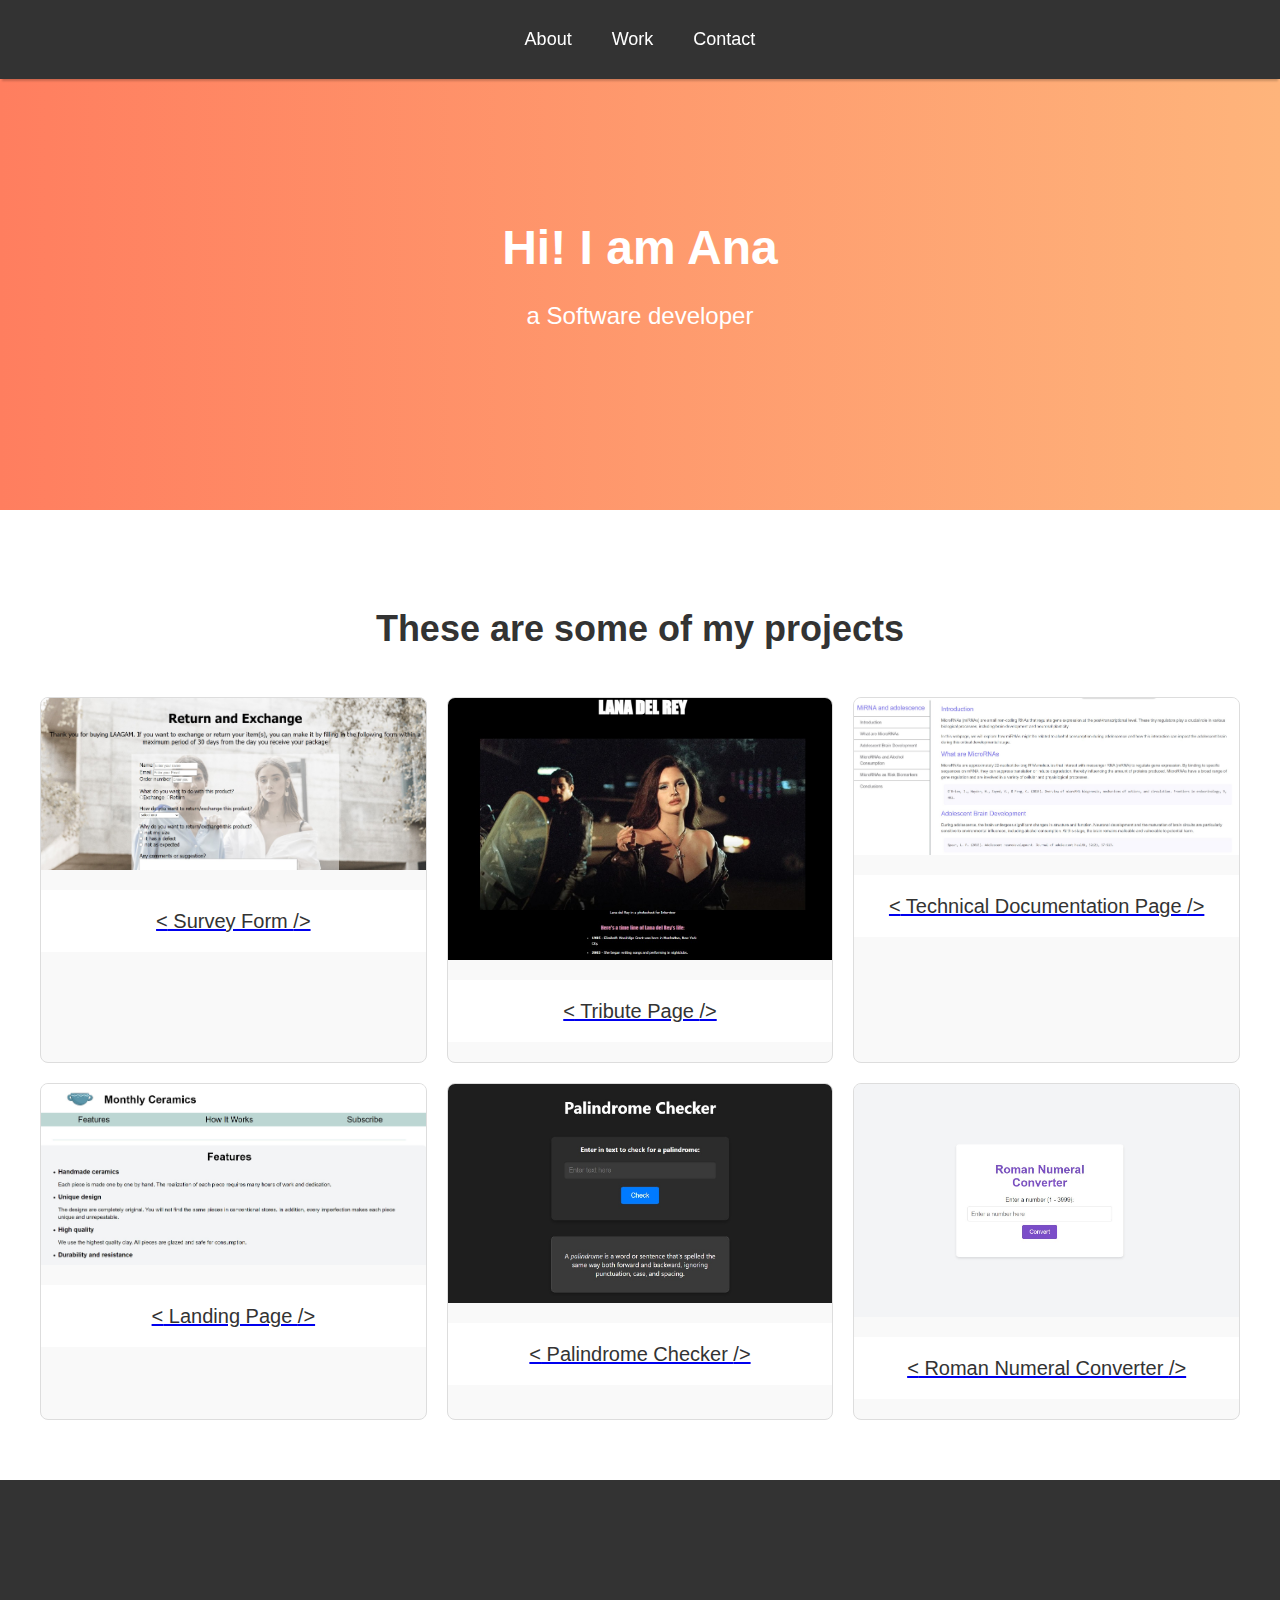
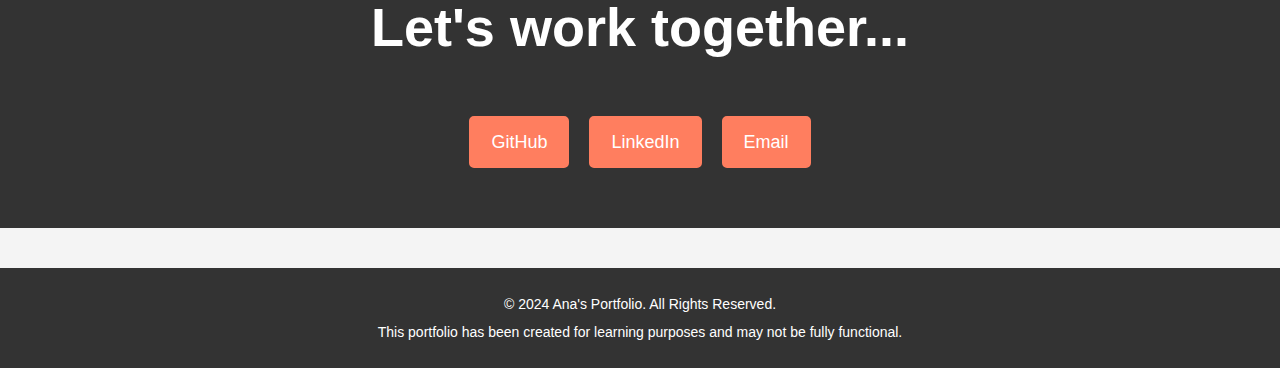
==== index.html @ 228b36c8 "new project: roman numeral converter" ====
<!DOCTYPE html>
<html lang="en">
    <head>
        <meta charset="UTF-8"/>
        <title>Portfolio</title>
        <link href="styles.css" rel="stylesheet"/>
    </head>
    <body>
         <!-- START NAV -->
    <nav id="navbar" class="nav">
        <ul class="nav-list">
            <a href="#welcome-section">About</a>
            <a href="#projects">Work</a>
            <a href="#contact">Contact</a>
        </ul>
      </nav>
  
    <!-- END NAV -->
  
    <!-- START WELCOME SECTION -->
      <section id="welcome-section" class="welcome-section">
        <h1>Hi! I am Ana</h1>
        <p>a Software developer</p>
      </section>
    <!-- END WELCOME SECTION -->

<!-- START PROJECTS SECTION -->
<section id="projects" class="projects-section">
  <h2 class="projects-section-header">These are some of my projects</h2>
  <div class="projects-grid">
      <!-- first project -->
      <a href="projects/SurveyForm/SurveyForm-LAAGAM.html" target="_blank" class="project project-tile">
          <img class="project-image" src="images/SurveyForm.jpg" alt="Survey Form Project"/>
          <p class="project-title">
              <span class="code">&lt;</span>
              Survey Form
              <span class="code">&#47;&gt;</span>
          </p>
      </a>

      <!-- second project -->
      <a href="projects/TributePage/build-a-tribute-page.html" target="_blank" class="project project-tile">
          <img class="project-image" src="images/TributePage.jpg" alt="Tribute Page Project"/>
          <p class="project-title">
              <span class="code">&lt;</span>
              Tribute Page
              <span class="code">&#47;&gt;</span>
          </p>
      </a>

      <!-- third project -->
      <a href="projects/TechnicalDocumentation/build-a-technical-documentation-page.html" target="_blank" class="project project-tile">
          <img class="project-image" src="images/TechnicalDocumentation.jpg" alt="Technical Documentation Page Project"/>
          <p class="project-title">
              <span class="code">&lt;</span>
              Technical Documentation Page
              <span class="code">&#47;&gt;</span>
          </p>
      </a>

      <!-- forth project -->
      <a href="projects/landingPage/build-a-product-landing-page.html" target="_blank" class="project project-tile">
          <img class="project-image" src="images/LandingPage.jpg" alt="Landing Page Project"/>
          <p class="project-title">
              <span class="code">&lt;</span>
              Landing Page
              <span class="code">&#47;&gt;</span>
          </p>
      </a>

      <!-- fifth project -->
      <a href="projects\palindromeChecker\index.html" target="_blank" class="project project-tile">
        <img class="project-image" src="images/palindromeChecker.jpg" alt="Palindrome checker Project"/>
        <p class="project-title">
            <span class="code">&lt;</span>
            Palindrome Checker
            <span class="code">&#47;&gt;</span>
        </p>
    </a>

    <a href="projects\romanNumeralConverter\index.html" target="_blank" class="project project-tile">
      <img class="project-image" src="images/romanNumeralConverter.jpg" alt="Roman Numeral Converter Project"/>
      <p class="project-title">
          <span class="code">&lt;</span>
          Roman Numeral Converter
          <span class="code">&#47;&gt;</span>
      </p>
  </a>



  </div>
</section>
<!-- END PROJECTS SECTION -->

      <!-- START CONTACT SECTION -->

    <section id="contact" class="contact-section">
      <div class="contact-section-header">
        <h2>Let's work together...</h2>
      </div>
      <div class="contact-links">
        <a
          id="profile-link"
          href="https://github.com/anazeuqzav"
          target="_blank"
          class="btn contact-details"
          ><i class="fab fa-github"></i> GitHub
          </a
        >

        <a href="http://www.linkedin.com/in/ana-vázquez-de-ágredos" class="btn contact-details">
          <i class="fas fa-at"></i> LinkedIn</a
        >
        <a href="anazeuqzav@gmail.com" class="btn contact-details"
          ><i class="fas fa-mobile-alt"></i> Email</a
        >
      </div>
    </section>

    <!-- END CONTACT SECTION -->
    <!-- START FOOTER -->
    <footer class="footer">
      <p>&copy; 2024 Ana's Portfolio. All Rights Reserved.</p>
      <p>This portfolio has been created for learning purposes and may not be fully functional.</p>
  </footer>
  <!-- END FOOTER -->
  

    </body>
</html>
---- styles.css ----
/* General Styles */
body {
    font-family: 'Arial', sans-serif;
    line-height: 1.6;
    margin: 0;
    padding: 0;
    background-color: #f4f4f4;
    color: #333;
}

/* Navbar Styles */
.nav {
    background-color: #333;
    color: #fff;
    padding: 10px 0;
    position: fixed;
    width: 100%;
    top: 0;
    left: 0;
    z-index: 1000;
    box-shadow: 0 4px 2px -2px rgba(0, 0, 0, 0.2);
}

.nav-list {
    display: flex;
    justify-content: center;
    list-style: none;
    margin: 0;
    padding: 0;
}

.nav-list a {
    color: #fff;
    text-decoration: none;
    padding: 15px 20px;
    font-size: 18px;
    transition: background-color 0.3s ease-in-out;
}

.nav-list a:hover {
    background-color: #575757;
    border-radius: 5px;
}

/* Welcome Section Styles */
.welcome-section {
    display: flex;
    flex-direction: column;
    align-items: center;
    justify-content: center;
    height: 50vh;
    padding-top: 60px; /* To account for fixed navbar */
    background: linear-gradient(to right, #ff7e5f, #feb47b);
    color: #fff;
    text-align: center;
}

.welcome-section h1 {
    font-size: 48px;
    margin: 0;
}

.welcome-section p {
    font-size: 24px;
    margin-top: 10px;
}

/* Projects Section Styles */
.projects-section {
    padding: 60px 20px;
    background-color: #fff;
    text-align: center;
}

.projects-section-header {
    font-size: 36px;
    margin-bottom: 40px;
    color: #333;
}

.projects-grid {
    display: grid;
    grid-template-columns: repeat(auto-fit, minmax(300px, 1fr));
    gap: 20px;
    margin: 0 auto;
    max-width: 1200px;
}

.project-tile {
    background-color: #f9f9f9;
    border: 1px solid #ddd;
    border-radius: 8px;
    overflow: hidden;
    transition: transform 0.3s ease-in-out, box-shadow 0.3s ease-in-out;
}

.project-tile:hover {
    transform: scale(1.05);
    box-shadow: 0 6px 15px rgba(0, 0, 0, 0.1);
}

.project-image {
    width: 100%;
    height: auto;
    display: block;
}

.project-title {
    font-size: 20px;
    padding: 15px;
    color: #333;
    background-color: #fff;
}

/* Contact Section Styles */
.contact-section {
    padding: 60px 20px;
    background-color: #333;
    color: #fff;
    text-align: center;
}

.contact-section-header {
    font-size: 36px;
    margin-bottom: 20px;
    color: #fff;
}

.contact-links {
    display: flex;
    justify-content: center;
    flex-wrap: wrap;
    gap: 20px;
}

.contact-details {
    color: #fff;
    background-color: #ff7e5f;
    border: 2px solid #ff7e5f;
    border-radius: 5px;
    padding: 10px 20px;
    text-decoration: none;
    font-size: 18px;
    transition: background-color 0.3s ease-in-out, color 0.3s ease-in-out;
}

.contact-details:hover {
    background-color: #fff;
    color: #ff7e5f;
}

/* Responsive Design */
@media (max-width: 768px) {
    .nav-list a {
        font-size: 20px;
        padding: 10px 15px;
    }

    .welcome-section h1 {
        font-size: 40px;
    }

    .welcome-section p {
        font-size: 22px;
    }

    .projects-section-header {
        font-size: 32px;
    }

    .contact-section-header {
        font-size: 28px;
    }
}

/* Footer Styles */
.footer {
    background-color: #333;
    color: #fff;
    text-align: center;
    padding: 20px 0;
    margin-top: 40px;
}

.footer p {
    margin: 5px 0;
    font-size: 14px;
}

.footer a {
    color: #ff7e5f;
    text-decoration: none;
    font-weight: bold;
    margin: 0 5px;
    transition: color 0.3s ease;
}

.footer a:hover {
    color: #feb47b;
}
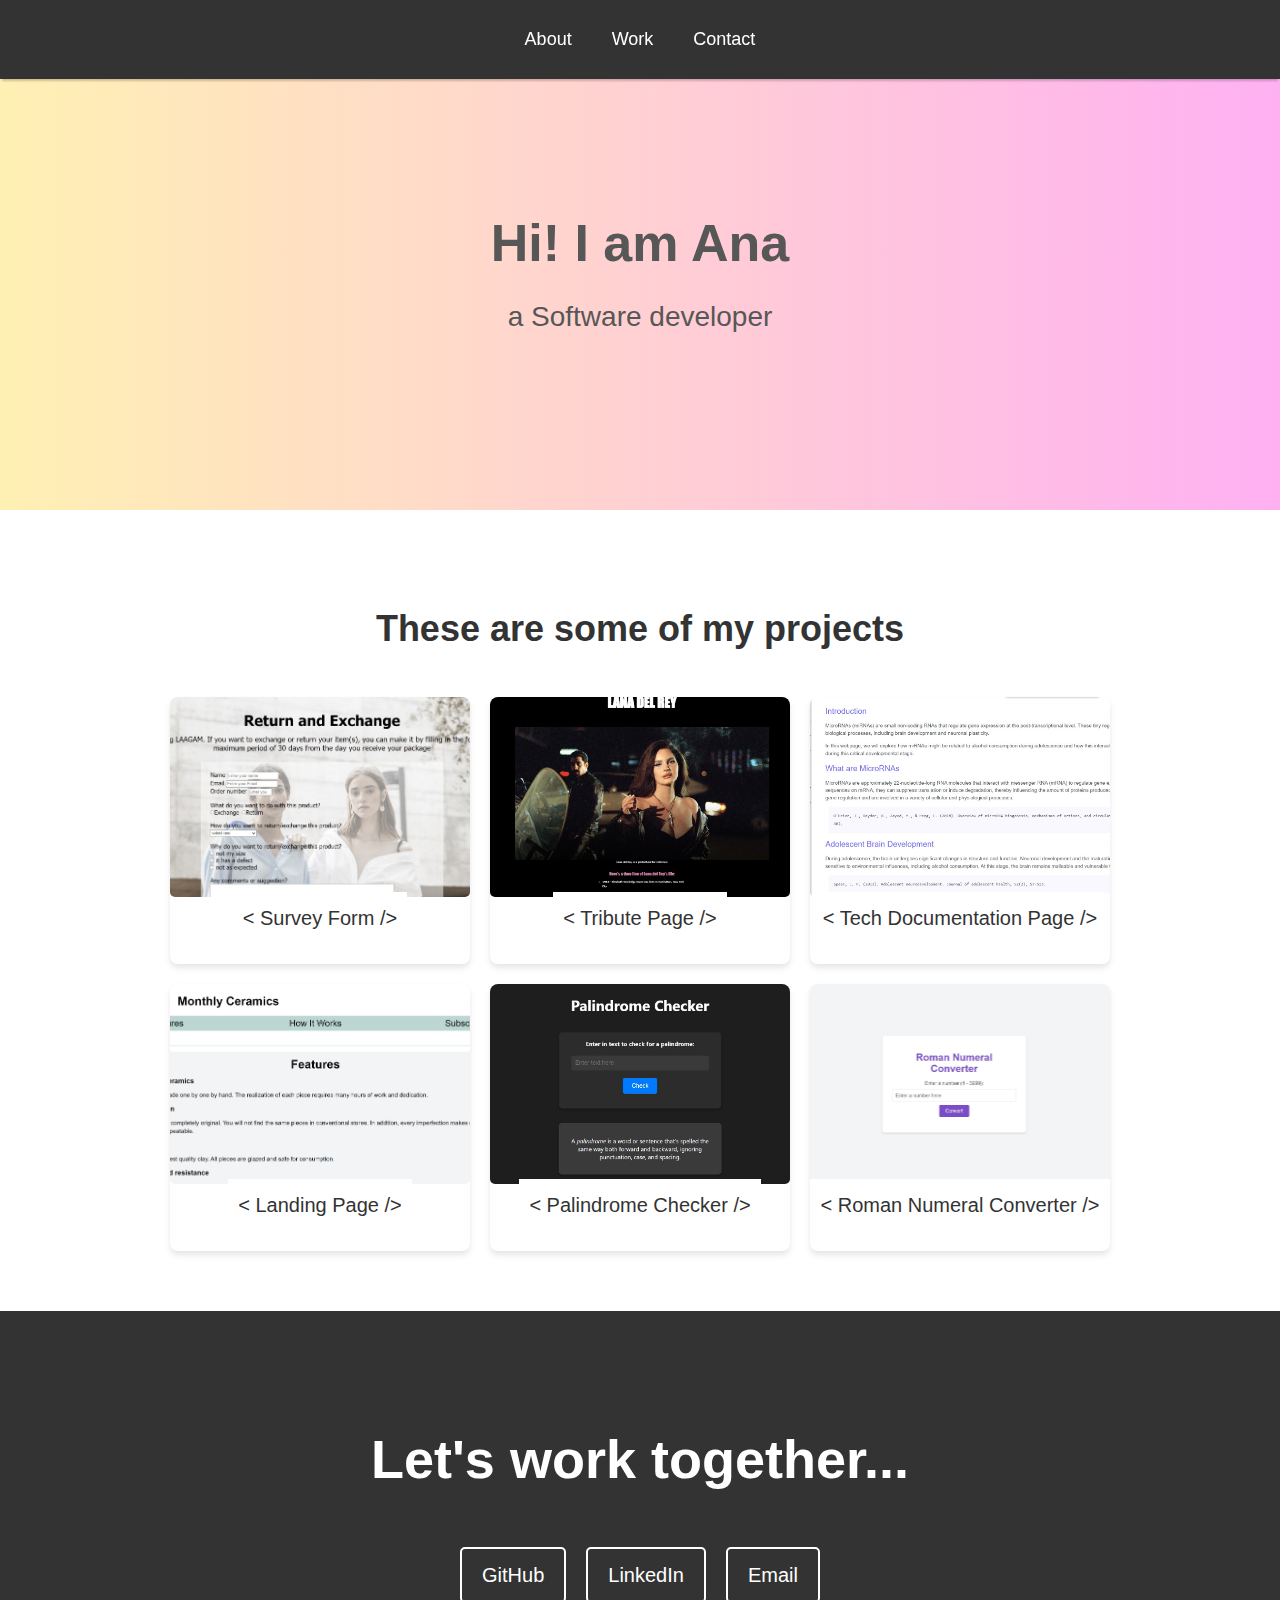
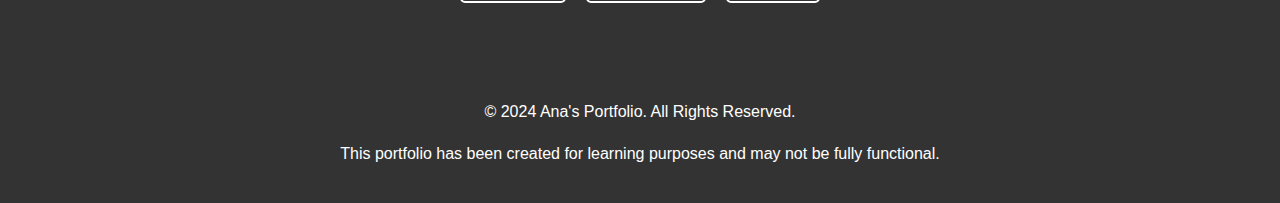
==== commit b0e1e474: "update" ====
--- a/index.html
+++ b/index.html
@@ -29,38 +29,37 @@
   <h2 class="projects-section-header">These are some of my projects</h2>
   <div class="projects-grid">
       <!-- first project -->
-      <a href="projects/SurveyForm/SurveyForm-LAAGAM.html" target="_blank" class="project project-tile">
-          <img class="project-image" src="images/SurveyForm.jpg" alt="Survey Form Project"/>
-          <p class="project-title">
-              <span class="code">&lt;</span>
-              Survey Form
-              <span class="code">&#47;&gt;</span>
-          </p>
-      </a>
-
-      <!-- second project -->
-      <a href="projects/TributePage/build-a-tribute-page.html" target="_blank" class="project project-tile">
-          <img class="project-image" src="images/TributePage.jpg" alt="Tribute Page Project"/>
-          <p class="project-title">
-              <span class="code">&lt;</span>
-              Tribute Page
-              <span class="code">&#47;&gt;</span>
-          </p>
-      </a>
+      <div class="projects-grid">
+        <!-- Primer proyecto -->
+        <a href="projects/SurveyForm/SurveyForm-LAAGAM.html" target="_blank" class="project project-tile">
+          <img class="project-thumbnail" src="images/SurveyForm.jpg" alt="Survey Form Project" />
+          <div class="project-title">
+            <span class="code">&lt;</span> Survey Form <span class="code">&#47;&gt;</span>
+          </div>
+        </a>
+      
+        <!-- Segundo proyecto -->
+        <a href="projects/TributePage/build-a-tribute-page.html" target="_blank" class="project project-tile">
+          <img class="project-thumbnail" src="images/TributePage.jpg" alt="Tribute Page Project" />
+          <div class="project-title">
+            <span class="code">&lt;</span> Tribute Page <span class="code">&#47;&gt;</span>
+          </div>
+        </a>
+      
 
       <!-- third project -->
       <a href="projects/TechnicalDocumentation/build-a-technical-documentation-page.html" target="_blank" class="project project-tile">
-          <img class="project-image" src="images/TechnicalDocumentation.jpg" alt="Technical Documentation Page Project"/>
+          <img class="project-thumbnail" src="images/TechnicalDocumentation.jpg" alt="Tech Documentation Page Project"/>
           <p class="project-title">
               <span class="code">&lt;</span>
-              Technical Documentation Page
+              Tech Documentation Page
               <span class="code">&#47;&gt;</span>
           </p>
       </a>
 
       <!-- forth project -->
       <a href="projects/landingPage/build-a-product-landing-page.html" target="_blank" class="project project-tile">
-          <img class="project-image" src="images/LandingPage.jpg" alt="Landing Page Project"/>
+          <img class="project-thumbnail"  src="images/LandingPage.jpg" alt="Landing Page Project"/>
           <p class="project-title">
               <span class="code">&lt;</span>
               Landing Page
@@ -70,7 +69,7 @@
 
       <!-- fifth project -->
       <a href="projects\palindromeChecker\index.html" target="_blank" class="project project-tile">
-        <img class="project-image" src="images/palindromeChecker.jpg" alt="Palindrome checker Project"/>
+        <img class="project-thumbnail" src="images/palindromeChecker.jpg" alt="Palindrome checker Project"/>
         <p class="project-title">
             <span class="code">&lt;</span>
             Palindrome Checker
@@ -79,7 +78,7 @@
     </a>
 
     <a href="projects\romanNumeralConverter\index.html" target="_blank" class="project project-tile">
-      <img class="project-image" src="images/romanNumeralConverter.jpg" alt="Roman Numeral Converter Project"/>
+      <img class="project-thumbnail" src="images/romanNumeralConverter.jpg" alt="Roman Numeral Converter Project"/>
       <p class="project-title">
           <span class="code">&lt;</span>
           Roman Numeral Converter
--- a/styles.css
+++ b/styles.css
@@ -50,18 +50,18 @@
     justify-content: center;
     height: 50vh;
     padding-top: 60px; /* To account for fixed navbar */
-    background: linear-gradient(to right, #ff7e5f, #feb47b);
-    color: #fff;
+    background: linear-gradient(to right, #FFF0B3, #FFB0F2);
+    color: #575757;
     text-align: center;
 }
 
 .welcome-section h1 {
-    font-size: 48px;
+    font-size: 52px;
     margin: 0;
 }
 
 .welcome-section p {
-    font-size: 24px;
+    font-size: 28px;
     margin-top: 10px;
 }
 
@@ -86,30 +86,47 @@
     max-width: 1200px;
 }
 
+/* Project Tile Styles */
 .project-tile {
-    background-color: #f9f9f9;
-    border: 1px solid #ddd;
+    text-decoration: none; /* Remove underline from links */
+    display: flex;
+    flex-direction: column;
+    align-items: center;
+    border: none;
     border-radius: 8px;
     overflow: hidden;
     transition: transform 0.3s ease-in-out, box-shadow 0.3s ease-in-out;
+    box-shadow: 0 4px 6px rgba(0, 0, 0, 0.1);
 }
 
 .project-tile:hover {
     transform: scale(1.05);
-    box-shadow: 0 6px 15px rgba(0, 0, 0, 0.1);
+    box-shadow: 0 8px 15px rgba(0, 0, 0, 0.2);
 }
 
-.project-image {
-    width: 100%;
-    height: auto;
-    display: block;
+.project-thumbnail {
+    width: 300px;
+    height: 200px;
+    object-fit: cover;
+    border-radius: 5px;
 }
 
+/* Project Title Styles */
 .project-title {
     font-size: 20px;
-    padding: 15px;
+    padding: 10px;
+    background-color: #fff;
     color: #333;
-    background-color: #fff;
+    text-align: center;
+    border-bottom-left-radius: 8px;
+    border-bottom-right-radius: 8px;
+    margin-top: -5px;
+    transition: background-color 0.3s ease, color 0.3s ease;
+}
+
+.project-tile:hover .project-title {
+    color: #f38895;
+    font-weight: bold;
 }
 
 /* Contact Section Styles */
@@ -135,42 +152,16 @@
 
 .contact-details {
     color: #fff;
-    background-color: #ff7e5f;
-    border: 2px solid #ff7e5f;
+    text-decoration: none;
+    font-size: 20px;
+    padding: 10px 20px;
+    border: 2px solid #fff;
     border-radius: 5px;
-    padding: 10px 20px;
-    text-decoration: none;
-    font-size: 18px;
-    transition: background-color 0.3s ease-in-out, color 0.3s ease-in-out;
+    transition: background-color 0.3s ease-in-out;
 }
 
 .contact-details:hover {
-    background-color: #fff;
-    color: #ff7e5f;
-}
-
-/* Responsive Design */
-@media (max-width: 768px) {
-    .nav-list a {
-        font-size: 20px;
-        padding: 10px 15px;
-    }
-
-    .welcome-section h1 {
-        font-size: 40px;
-    }
-
-    .welcome-section p {
-        font-size: 22px;
-    }
-
-    .projects-section-header {
-        font-size: 32px;
-    }
-
-    .contact-section-header {
-        font-size: 28px;
-    }
+    background-color: #575757;
 }
 
 /* Footer Styles */
@@ -178,24 +169,5 @@
     background-color: #333;
     color: #fff;
     text-align: center;
-    padding: 20px 0;
-    margin-top: 40px;
+    padding: 20px;
 }
-
-.footer p {
-    margin: 5px 0;
-    font-size: 14px;
-}
-
-.footer a {
-    color: #ff7e5f;
-    text-decoration: none;
-    font-weight: bold;
-    margin: 0 5px;
-    transition: color 0.3s ease;
-}
-
-.footer a:hover {
-    color: #feb47b;
-}
-
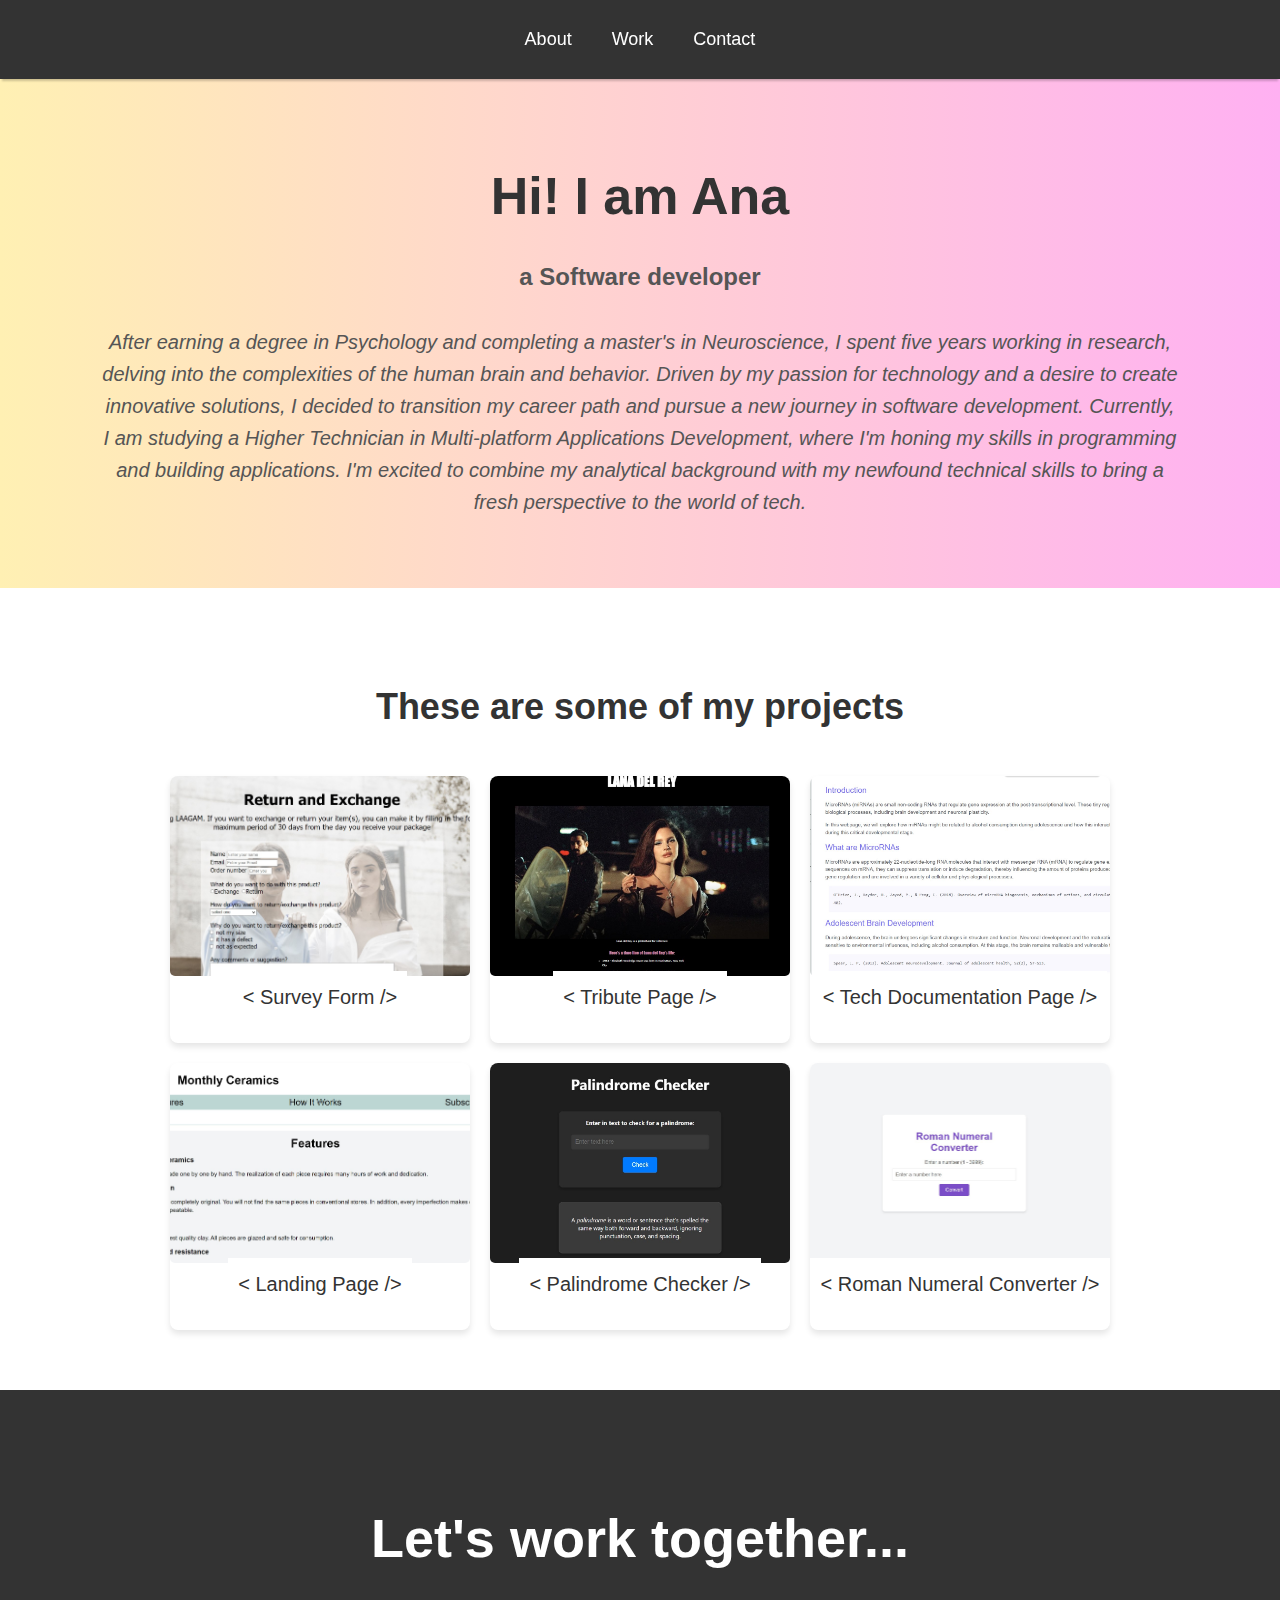
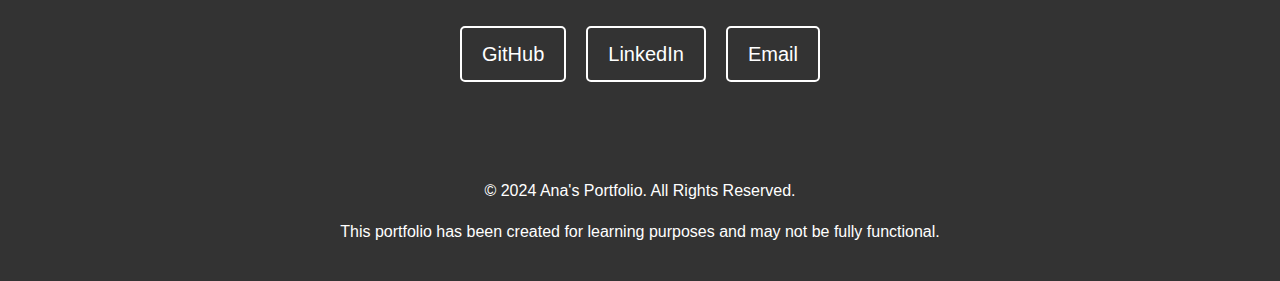
==== commit cf694890: "update" ====
--- a/index.html
+++ b/index.html
@@ -21,6 +21,9 @@
       <section id="welcome-section" class="welcome-section">
         <h1>Hi! I am Ana</h1>
         <p>a Software developer</p>
+        <p>After earning a degree in Psychology and completing a master's in Neuroscience, I spent five years working in research, delving into the complexities of the human brain and behavior.
+          Driven by my passion for technology and a desire to create innovative solutions, I decided to transition my career path and pursue a new journey in software development. Currently, I am studying a Higher Technician in Multi-platform Applications Development, where I'm honing my skills in programming and building applications.
+          I'm excited to combine my analytical background with my newfound technical skills to bring a fresh perspective to the world of tech. </p>
       </section>
     <!-- END WELCOME SECTION -->
 
--- a/styles.css
+++ b/styles.css
@@ -42,27 +42,45 @@
     border-radius: 5px;
 }
 
-/* Welcome Section Styles */
 .welcome-section {
     display: flex;
     flex-direction: column;
     align-items: center;
     justify-content: center;
-    height: 50vh;
-    padding-top: 60px; /* To account for fixed navbar */
+    padding: 60px 40px; /* Increased padding to provide some space around the content */
+    margin-top: 60px; /* To account for fixed navbar */
     background: linear-gradient(to right, #FFF0B3, #FFB0F2);
     color: #575757;
     text-align: center;
+    width: 100%; /* Full width of the page */
+    box-sizing: border-box; /* Include padding in the width calculation */
 }
 
 .welcome-section h1 {
     font-size: 52px;
-    margin: 0;
+    margin-bottom: 10px;
+    color: #333;
 }
 
 .welcome-section p {
-    font-size: 28px;
-    margin-top: 10px;
+    font-size: 18px;
+    line-height: 1.6;
+    margin: 10px 5%; /* Reduced margin to allow the text to spread wider */
+    color: #444;
+    max-width: 90%; /* Text width will occupy up to 90% of the section */
+}
+
+.welcome-section p:first-of-type {
+    font-size: 24px;
+    font-weight: bold;
+    color: #555;
+}
+
+.welcome-section p:last-of-type {
+    margin-top: 20px;
+    font-size: 20px;
+    font-style: italic;
+    color: #555;
 }
 
 /* Projects Section Styles */
@@ -171,3 +189,73 @@
     text-align: center;
     padding: 20px;
 }
+
+/* Responsive Design */
+
+/* Adjustments for small screens like mobile devices */
+@media (max-width: 768px) {
+    .nav-list {
+        flex-direction: column;
+        align-items: center;
+    }
+
+    .nav-list a {
+        padding: 10px 0;
+        font-size: 16px;
+    }
+
+    .welcome-section h1 {
+        font-size: 40px;
+    }
+
+    .welcome-section p {
+        font-size: 16px;
+        margin: 10px 3%;
+    }
+
+    .projects-section-header {
+        font-size: 28px;
+    }
+
+    .project-thumbnail {
+        width: 100%;
+        height: auto;
+    }
+
+    .contact-section-header {
+        font-size: 28px;
+    }
+
+    .contact-details {
+        font-size: 18px;
+        padding: 8px 16px;
+    }
+}
+
+/* Further adjustments for very small screens (like small mobile devices) */
+@media (max-width: 480px) {
+    .nav-list a {
+        font-size: 14px;
+    }
+
+    .welcome-section h1 {
+        font-size: 32px;
+    }
+
+    .welcome-section p {
+        font-size: 14px;
+    }
+
+    .projects-grid {
+        grid-template-columns: repeat(auto-fit, minmax(200px, 1fr));
+    }
+
+    .contact-details {
+        font-size: 16px;
+        padding: 6px 12px;
+    }
+
+    .footer {
+        padding: 15px;
+    }
+}
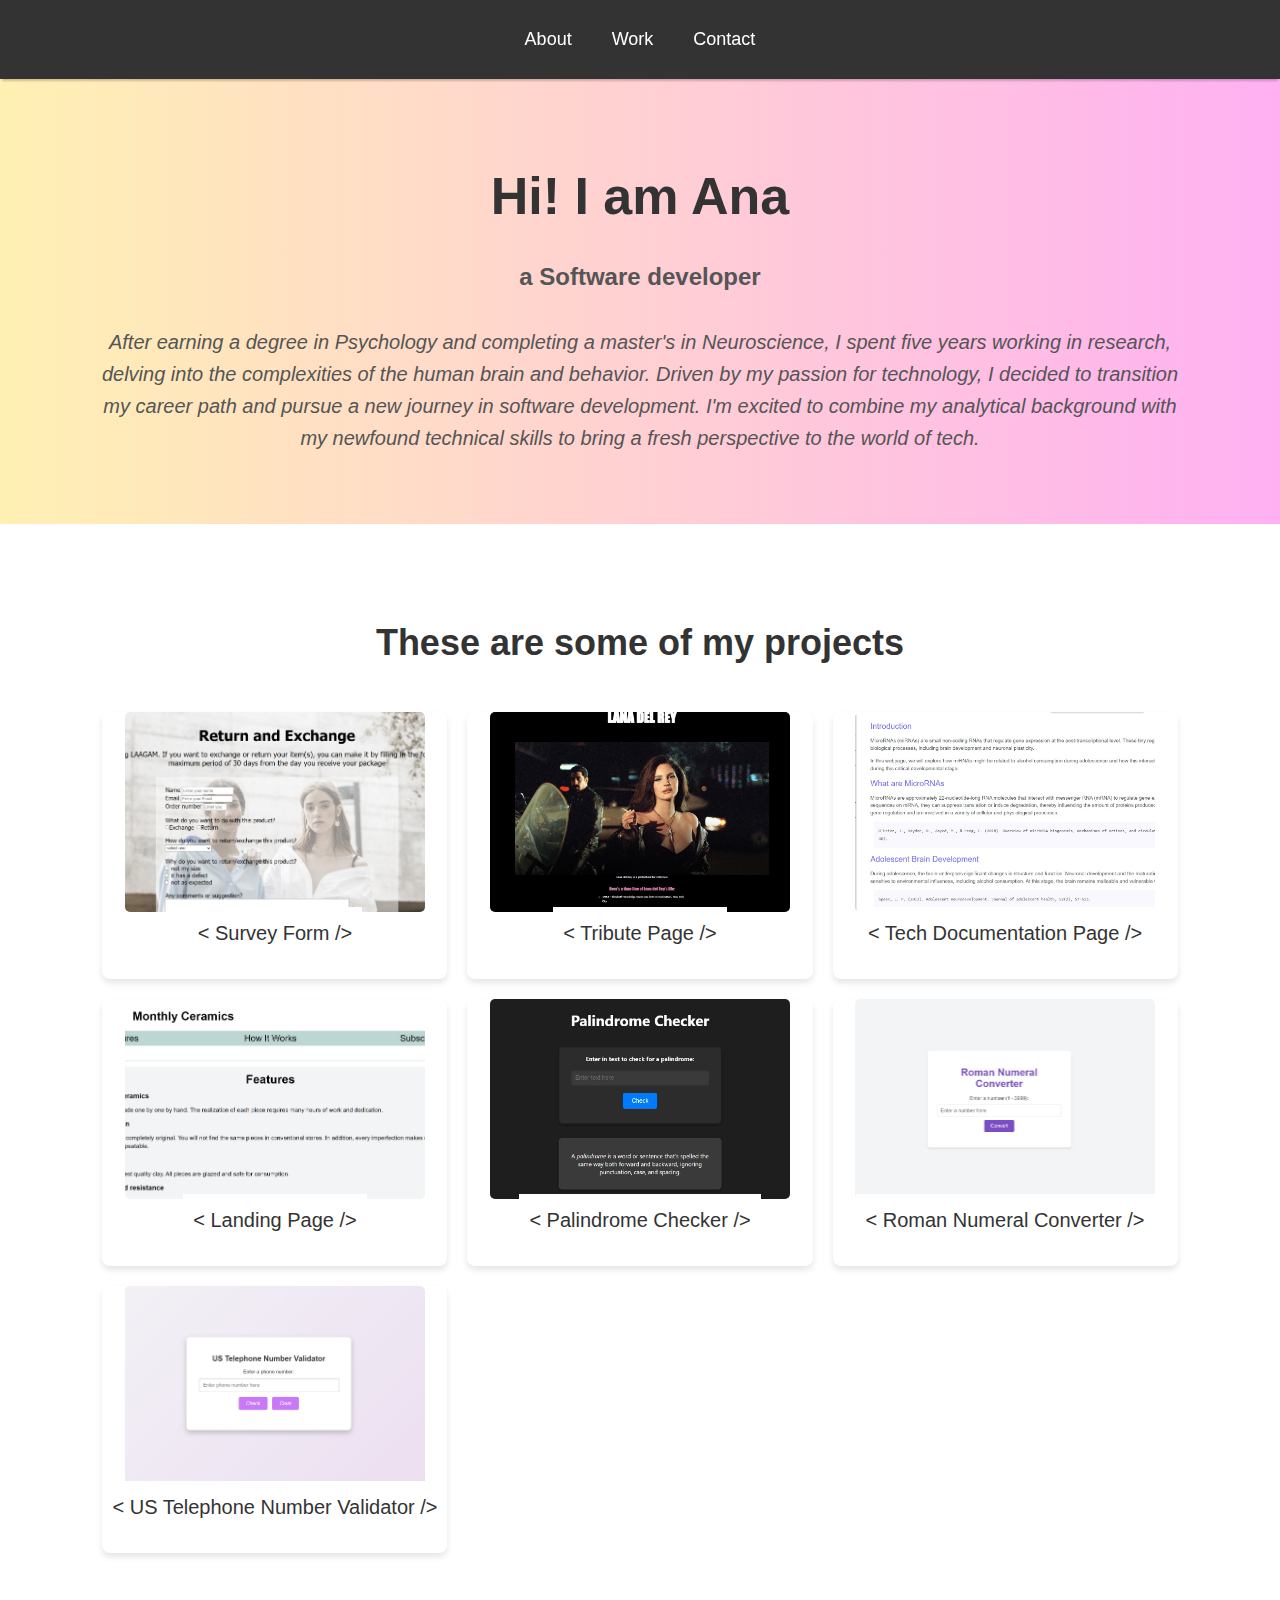
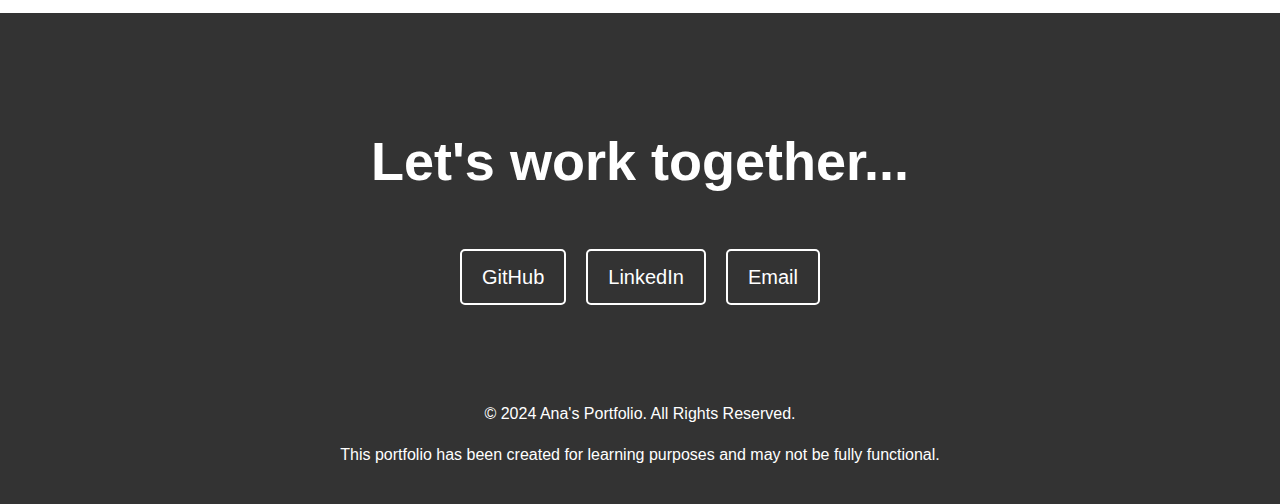
==== commit f57cb558: "telephone number validator project" ====
--- a/index.html
+++ b/index.html
@@ -1,133 +1,142 @@
 <!DOCTYPE html>
 <html lang="en">
-    <head>
-        <meta charset="UTF-8"/>
-        <title>Portfolio</title>
-        <link href="styles.css" rel="stylesheet"/>
-    </head>
-    <body>
-         <!-- START NAV -->
-    <nav id="navbar" class="nav">
-        <ul class="nav-list">
-            <a href="#welcome-section">About</a>
-            <a href="#projects">Work</a>
-            <a href="#contact">Contact</a>
-        </ul>
-      </nav>
-  
-    <!-- END NAV -->
-  
-    <!-- START WELCOME SECTION -->
-      <section id="welcome-section" class="welcome-section">
-        <h1>Hi! I am Ana</h1>
-        <p>a Software developer</p>
-        <p>After earning a degree in Psychology and completing a master's in Neuroscience, I spent five years working in research, delving into the complexities of the human brain and behavior.
-          Driven by my passion for technology and a desire to create innovative solutions, I decided to transition my career path and pursue a new journey in software development. Currently, I am studying a Higher Technician in Multi-platform Applications Development, where I'm honing my skills in programming and building applications.
-          I'm excited to combine my analytical background with my newfound technical skills to bring a fresh perspective to the world of tech. </p>
-      </section>
-    <!-- END WELCOME SECTION -->
 
-<!-- START PROJECTS SECTION -->
-<section id="projects" class="projects-section">
-  <h2 class="projects-section-header">These are some of my projects</h2>
-  <div class="projects-grid">
-      <!-- first project -->
+<head>
+  <meta charset="UTF-8" />
+  <title>Portfolio</title>
+  <link href="styles.css" rel="stylesheet" />
+</head>
+
+<body>
+  <!-- START NAV -->
+  <nav id="navbar" class="nav">
+    <ul class="nav-list">
+      <a href="#welcome-section">About</a>
+      <a href="#projects">Work</a>
+      <a href="#contact">Contact</a>
+    </ul>
+  </nav>
+
+  <!-- END NAV -->
+
+  <!-- START WELCOME SECTION -->
+  <section id="welcome-section" class="welcome-section">
+    <h1>Hi! I am Ana</h1>
+    <p>a Software developer</p>
+    <p>After earning a degree in Psychology and completing a master's in Neuroscience, I spent five years working in
+      research, delving into the complexities of the human brain and behavior.
+      Driven by my passion for technology, I decided to transition my career path and pursue a new journey in software
+      development.
+      I'm excited to combine my analytical background with my newfound technical skills to bring a fresh perspective to
+      the world of tech. </p>
+  </section>
+  <!-- END WELCOME SECTION -->
+
+  <!-- START PROJECTS SECTION -->
+  <section id="projects" class="projects-section">
+    <h2 class="projects-section-header">These are some of my projects</h2>
+    <div class="projects-grid">
+      
       <div class="projects-grid">
-        <!-- Primer proyecto -->
+        <!-- project -->
         <a href="projects/SurveyForm/SurveyForm-LAAGAM.html" target="_blank" class="project project-tile">
           <img class="project-thumbnail" src="images/SurveyForm.jpg" alt="Survey Form Project" />
           <div class="project-title">
             <span class="code">&lt;</span> Survey Form <span class="code">&#47;&gt;</span>
           </div>
         </a>
-      
-        <!-- Segundo proyecto -->
+
+        <!-- project -->
         <a href="projects/TributePage/build-a-tribute-page.html" target="_blank" class="project project-tile">
           <img class="project-thumbnail" src="images/TributePage.jpg" alt="Tribute Page Project" />
           <div class="project-title">
             <span class="code">&lt;</span> Tribute Page <span class="code">&#47;&gt;</span>
           </div>
         </a>
-      
 
-      <!-- third project -->
-      <a href="projects/TechnicalDocumentation/build-a-technical-documentation-page.html" target="_blank" class="project project-tile">
-          <img class="project-thumbnail" src="images/TechnicalDocumentation.jpg" alt="Tech Documentation Page Project"/>
+
+        <!-- project -->
+        <a href="projects/TechnicalDocumentation/build-a-technical-documentation-page.html" target="_blank"
+          class="project project-tile">
+          <img class="project-thumbnail" src="images/TechnicalDocumentation.jpg"
+            alt="Tech Documentation Page Project" />
           <p class="project-title">
-              <span class="code">&lt;</span>
-              Tech Documentation Page
-              <span class="code">&#47;&gt;</span>
+            <span class="code">&lt;</span>
+            Tech Documentation Page
+            <span class="code">&#47;&gt;</span>
           </p>
-      </a>
+        </a>
 
-      <!-- forth project -->
-      <a href="projects/landingPage/build-a-product-landing-page.html" target="_blank" class="project project-tile">
-          <img class="project-thumbnail"  src="images/LandingPage.jpg" alt="Landing Page Project"/>
+        <!-- project -->
+        <a href="projects/landingPage/build-a-product-landing-page.html" target="_blank" class="project project-tile">
+          <img class="project-thumbnail" src="images/LandingPage.jpg" alt="Landing Page Project" />
           <p class="project-title">
-              <span class="code">&lt;</span>
-              Landing Page
-              <span class="code">&#47;&gt;</span>
+            <span class="code">&lt;</span>
+            Landing Page
+            <span class="code">&#47;&gt;</span>
           </p>
-      </a>
+        </a>
 
-      <!-- fifth project -->
-      <a href="projects\palindromeChecker\index.html" target="_blank" class="project project-tile">
-        <img class="project-thumbnail" src="images/palindromeChecker.jpg" alt="Palindrome checker Project"/>
-        <p class="project-title">
+        <!-- project -->
+        <a href="projects\palindromeChecker\index.html" target="_blank" class="project project-tile">
+          <img class="project-thumbnail" src="images/palindromeChecker.jpg" alt="Palindrome checker Project" />
+          <p class="project-title">
             <span class="code">&lt;</span>
             Palindrome Checker
             <span class="code">&#47;&gt;</span>
-        </p>
-    </a>
-
-    <a href="projects\romanNumeralConverter\index.html" target="_blank" class="project project-tile">
-      <img class="project-thumbnail" src="images/romanNumeralConverter.jpg" alt="Roman Numeral Converter Project"/>
-      <p class="project-title">
-          <span class="code">&lt;</span>
-          Roman Numeral Converter
-          <span class="code">&#47;&gt;</span>
-      </p>
-  </a>
+          </p>
+        </a>
+        <!-- project -->
+        <a href="projects\romanNumeralConverter\index.html" target="_blank" class="project project-tile">
+          <img class="project-thumbnail" src="images/romanNumeralConverter.jpg" alt="Roman Numeral Converter Project" />
+          <p class="project-title">
+            <span class="code">&lt;</span>
+            Roman Numeral Converter
+            <span class="code">&#47;&gt;</span>
+          </p>
+        </a>
+        <!-- project -->
+        <a href="projects\telephoneNumberValidator\index.html" target="_blank" class="project project-tile">
+          <img class="project-thumbnail" src="images/telephoneNumberValidator.jpg" alt="Telephone Number Validator" />
+          <p class="project-title">
+            <span class="code">&lt;</span>
+            US Telephone Number Validator
+            <span class="code">&#47;&gt;</span>
+          </p>
+        </a>
 
 
 
-  </div>
-</section>
-<!-- END PROJECTS SECTION -->
+      </div>
+  </section>
+  <!-- END PROJECTS SECTION -->
 
-      <!-- START CONTACT SECTION -->
+  <!-- START CONTACT SECTION -->
 
-    <section id="contact" class="contact-section">
-      <div class="contact-section-header">
-        <h2>Let's work together...</h2>
-      </div>
-      <div class="contact-links">
-        <a
-          id="profile-link"
-          href="https://github.com/anazeuqzav"
-          target="_blank"
-          class="btn contact-details"
-          ><i class="fab fa-github"></i> GitHub
-          </a
-        >
+  <section id="contact" class="contact-section">
+    <div class="contact-section-header">
+      <h2>Let's work together...</h2>
+    </div>
+    <div class="contact-links">
+      <a id="profile-link" href="https://github.com/anazeuqzav" target="_blank" class="btn contact-details"><i
+          class="fab fa-github"></i> GitHub
+      </a>
 
-        <a href="http://www.linkedin.com/in/ana-vázquez-de-ágredos" class="btn contact-details">
-          <i class="fas fa-at"></i> LinkedIn</a
-        >
-        <a href="anazeuqzav@gmail.com" class="btn contact-details"
-          ><i class="fas fa-mobile-alt"></i> Email</a
-        >
-      </div>
-    </section>
+      <a href="http://www.linkedin.com/in/ana-vázquez-de-ágredos" class="btn contact-details">
+        <i class="fas fa-at"></i> LinkedIn</a>
+      <a href="anazeuqzav@gmail.com" class="btn contact-details"><i class="fas fa-mobile-alt"></i> Email</a>
+    </div>
+  </section>
 
-    <!-- END CONTACT SECTION -->
-    <!-- START FOOTER -->
-    <footer class="footer">
-      <p>&copy; 2024 Ana's Portfolio. All Rights Reserved.</p>
-      <p>This portfolio has been created for learning purposes and may not be fully functional.</p>
+  <!-- END CONTACT SECTION -->
+  <!-- START FOOTER -->
+  <footer class="footer">
+    <p>&copy; 2024 Ana's Portfolio. All Rights Reserved.</p>
+    <p>This portfolio has been created for learning purposes and may not be fully functional.</p>
   </footer>
   <!-- END FOOTER -->
-  
 
-    </body>
+
+</body>
+
 </html>--- a/styles.css
+++ b/styles.css
@@ -1,4 +1,3 @@
-/* General Styles */
 body {
     font-family: 'Arial', sans-serif;
     line-height: 1.6;
@@ -47,7 +46,7 @@
     flex-direction: column;
     align-items: center;
     justify-content: center;
-    padding: 60px 40px; /* Increased padding to provide some space around the content */
+    padding: 60px 40px;
     margin-top: 60px; /* To account for fixed navbar */
     background: linear-gradient(to right, #FFF0B3, #FFB0F2);
     color: #575757;
@@ -65,9 +64,9 @@
 .welcome-section p {
     font-size: 18px;
     line-height: 1.6;
-    margin: 10px 5%; /* Reduced margin to allow the text to spread wider */
+    margin: 10px 5%;
     color: #444;
-    max-width: 90%; /* Text width will occupy up to 90% of the section */
+    max-width: 90%;
 }
 
 .welcome-section p:first-of-type {
@@ -106,7 +105,7 @@
 
 /* Project Tile Styles */
 .project-tile {
-    text-decoration: none; /* Remove underline from links */
+    text-decoration: none;
     display: flex;
     flex-direction: column;
     align-items: center;
@@ -129,7 +128,6 @@
     border-radius: 5px;
 }
 
-/* Project Title Styles */
 .project-title {
     font-size: 20px;
     padding: 10px;
@@ -217,6 +215,10 @@
         font-size: 28px;
     }
 
+    .projects-grid {
+        grid-template-columns: 1fr; /* Display projects one below the other on small screens */
+    }
+
     .project-thumbnail {
         width: 100%;
         height: auto;
@@ -247,7 +249,7 @@
     }
 
     .projects-grid {
-        grid-template-columns: repeat(auto-fit, minmax(200px, 1fr));
+        grid-template-columns: 1fr; /* Continue showing projects in a single column */
     }
 
     .contact-details {
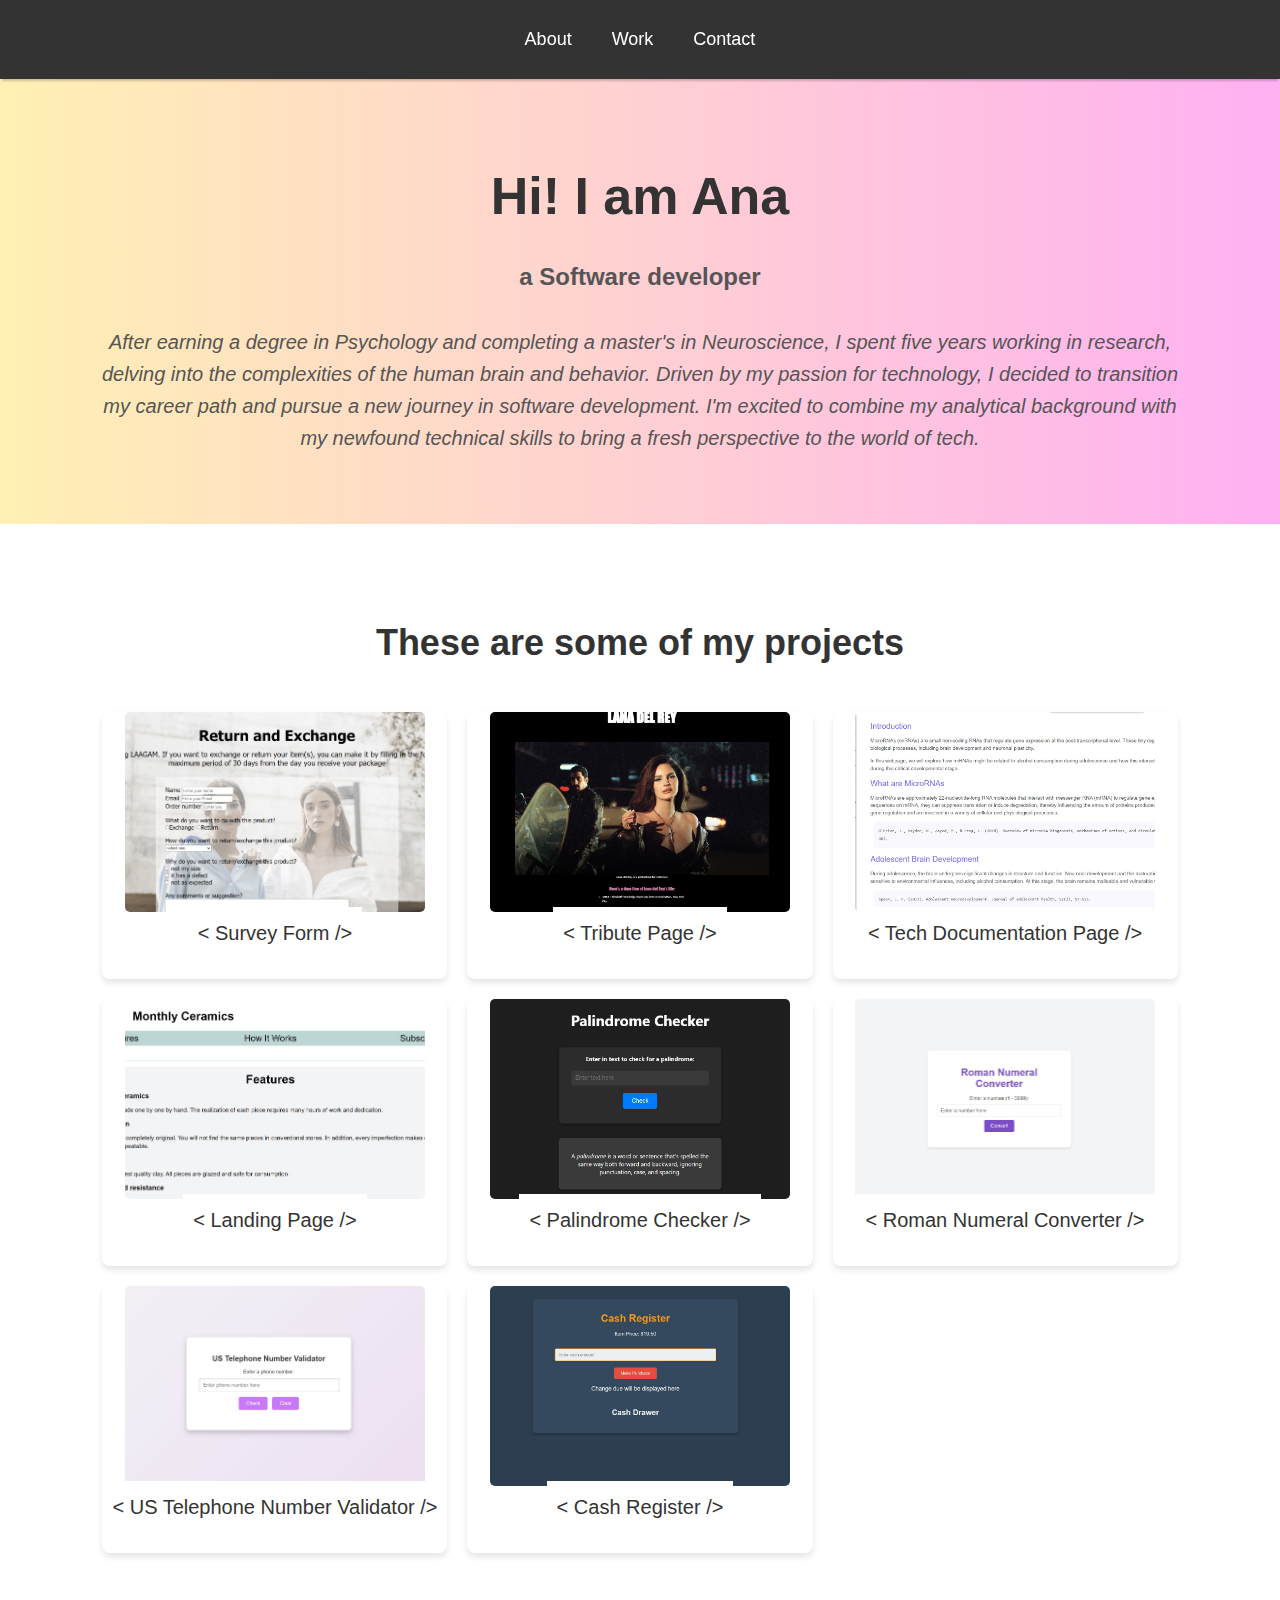
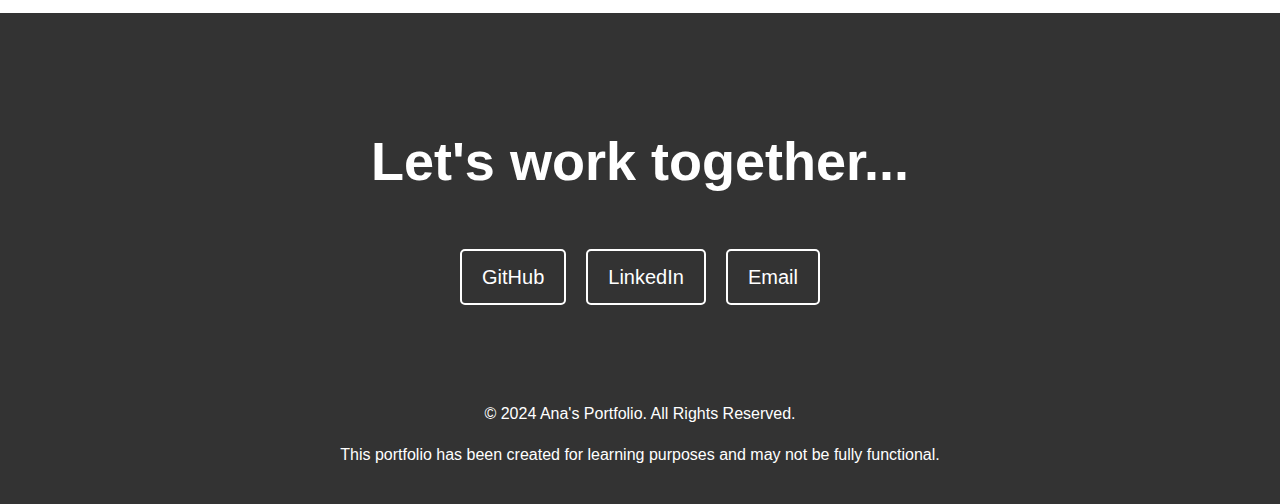
==== commit 69d2e374: "new project cash register" ====
--- a/index.html
+++ b/index.html
@@ -105,6 +105,16 @@
           </p>
         </a>
 
+        <!-- project -->
+        <a href="projects\cashRegister\index.html" target="_blank" class="project project-tile">
+          <img class="project-thumbnail" src="images/cashRegister.jpg" alt="Cash Register" />
+          <p class="project-title">
+            <span class="code">&lt;</span>
+            Cash Register
+            <span class="code">&#47;&gt;</span>
+          </p>
+        </a>
+
 
 
       </div>
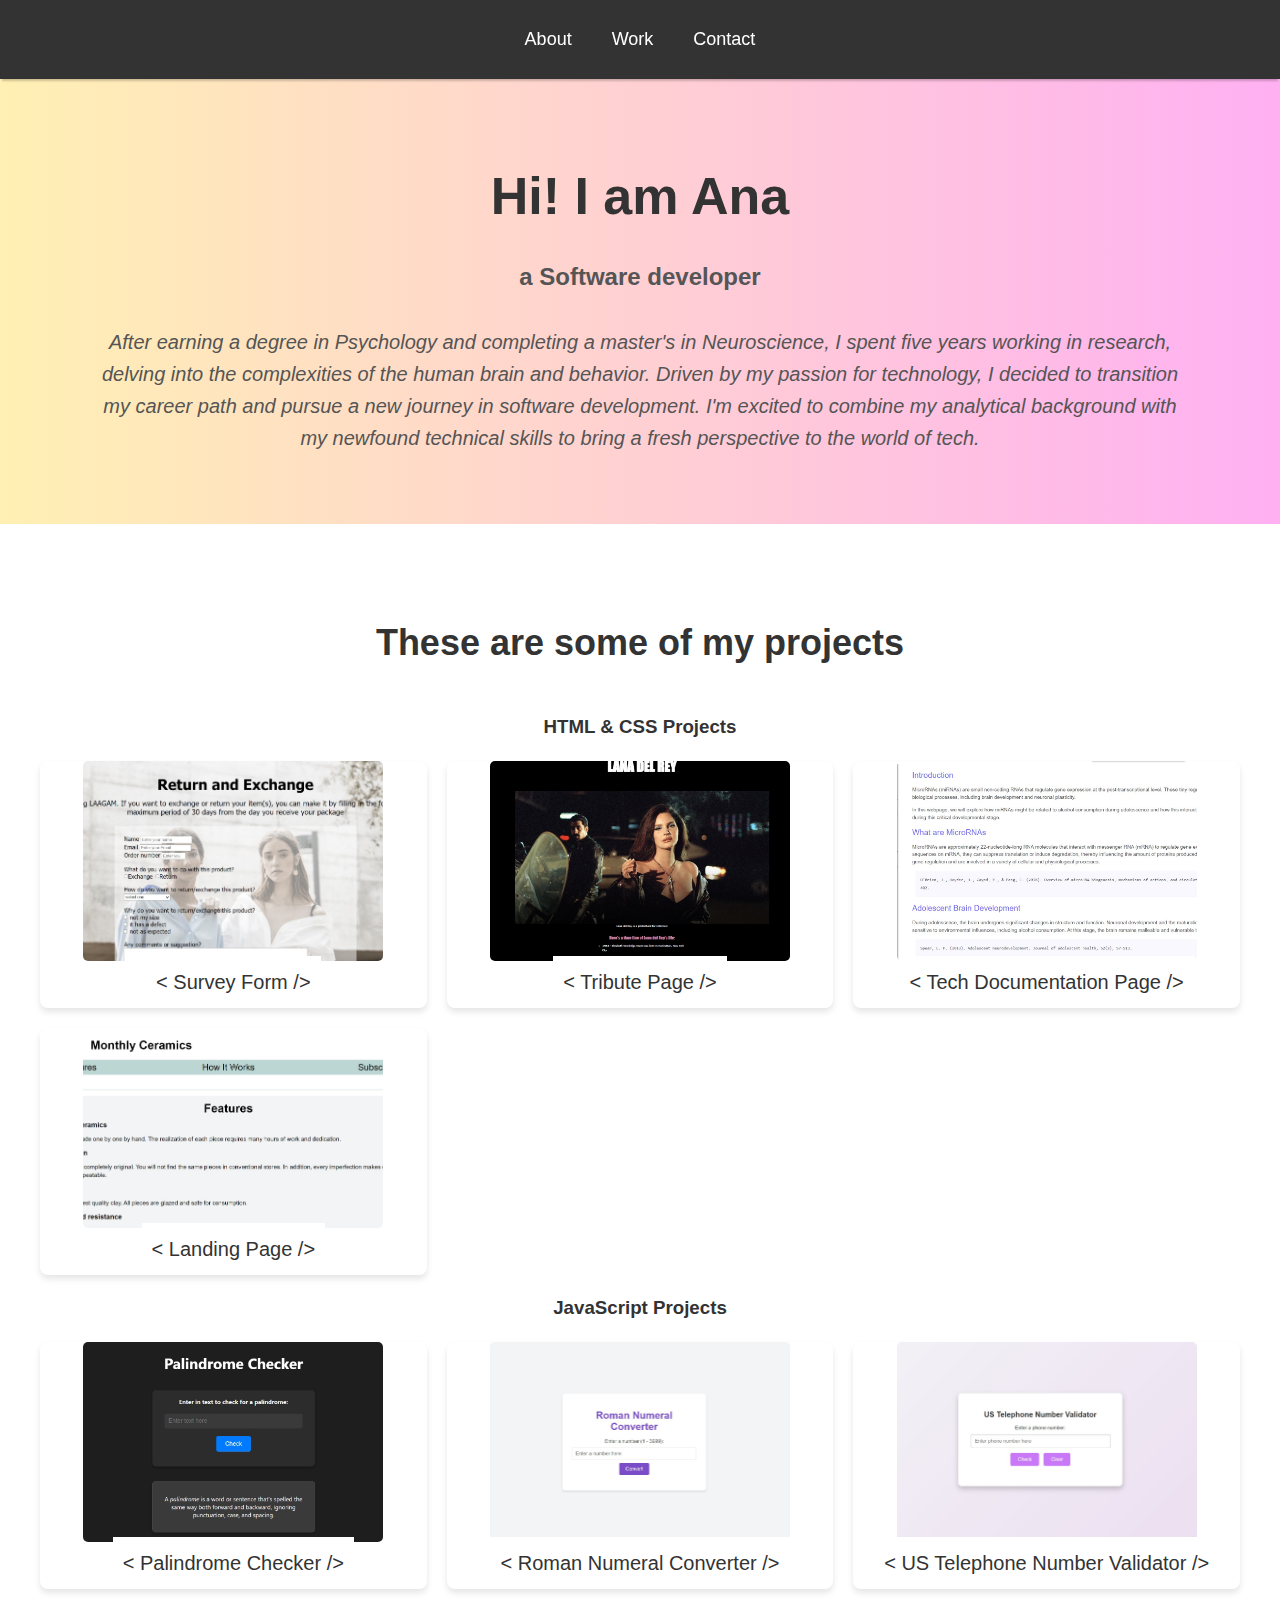
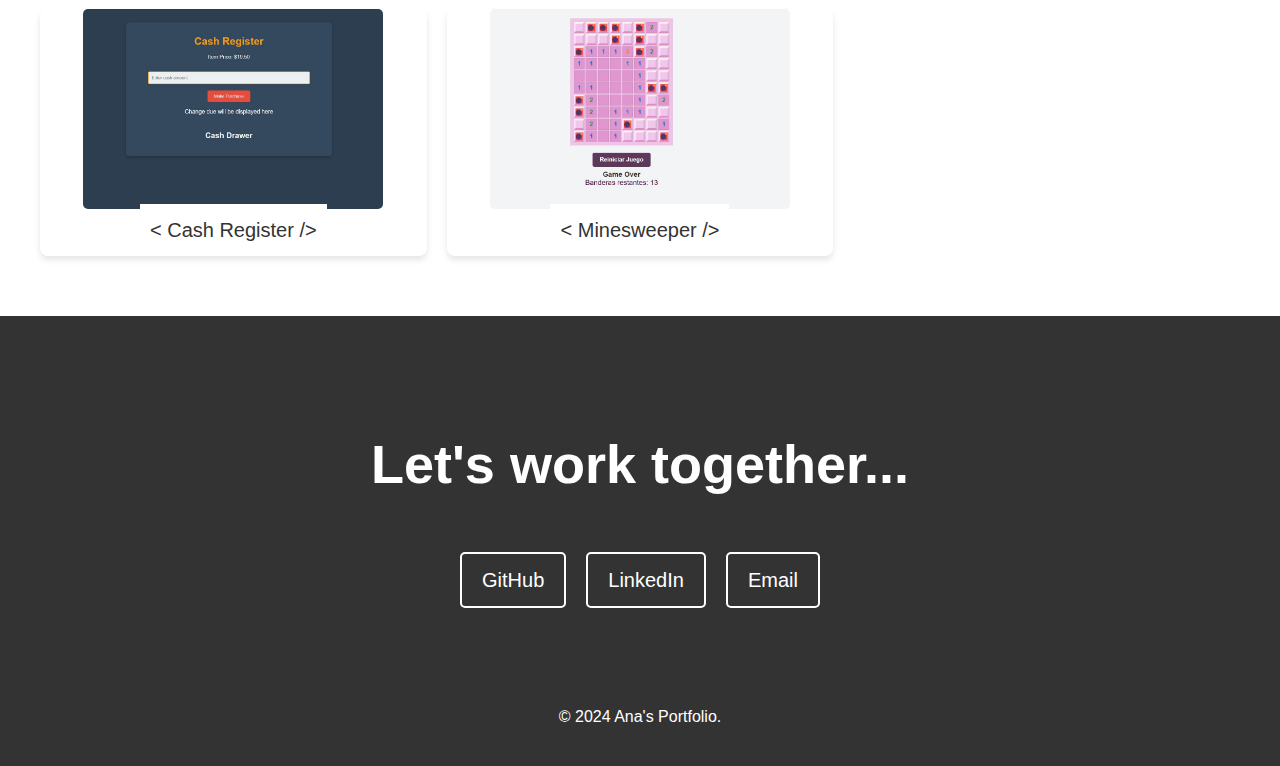
==== commit a21963d3: "responsive design" ====
--- a/index.html
+++ b/index.html
@@ -1,9 +1,9 @@
 <!DOCTYPE html>
 <html lang="en">
-
 <head>
   <meta charset="UTF-8" />
   <title>Portfolio</title>
+  <meta name="viewport" content="width=device-width, initial-scale=1.0">
   <link href="styles.css" rel="stylesheet" />
 </head>
 
@@ -32,92 +32,91 @@
   </section>
   <!-- END WELCOME SECTION -->
 
-  <!-- START PROJECTS SECTION -->
   <section id="projects" class="projects-section">
     <h2 class="projects-section-header">These are some of my projects</h2>
+  
+    <!-- START HTML & CSS PROJECTS -->
+    <h3 class="project-category">HTML & CSS Projects</h3>
     <div class="projects-grid">
-      
-      <div class="projects-grid">
-        <!-- project -->
-        <a href="projects/SurveyForm/SurveyForm-LAAGAM.html" target="_blank" class="project project-tile">
-          <img class="project-thumbnail" src="images/SurveyForm.jpg" alt="Survey Form Project" />
-          <div class="project-title">
-            <span class="code">&lt;</span> Survey Form <span class="code">&#47;&gt;</span>
-          </div>
-        </a>
-
-        <!-- project -->
-        <a href="projects/TributePage/build-a-tribute-page.html" target="_blank" class="project project-tile">
-          <img class="project-thumbnail" src="images/TributePage.jpg" alt="Tribute Page Project" />
-          <div class="project-title">
-            <span class="code">&lt;</span> Tribute Page <span class="code">&#47;&gt;</span>
-          </div>
-        </a>
-
-
-        <!-- project -->
-        <a href="projects/TechnicalDocumentation/build-a-technical-documentation-page.html" target="_blank"
-          class="project project-tile">
-          <img class="project-thumbnail" src="images/TechnicalDocumentation.jpg"
-            alt="Tech Documentation Page Project" />
-          <p class="project-title">
-            <span class="code">&lt;</span>
-            Tech Documentation Page
-            <span class="code">&#47;&gt;</span>
-          </p>
-        </a>
-
-        <!-- project -->
-        <a href="projects/landingPage/build-a-product-landing-page.html" target="_blank" class="project project-tile">
-          <img class="project-thumbnail" src="images/LandingPage.jpg" alt="Landing Page Project" />
-          <p class="project-title">
-            <span class="code">&lt;</span>
-            Landing Page
-            <span class="code">&#47;&gt;</span>
-          </p>
-        </a>
-
-        <!-- project -->
-        <a href="projects\palindromeChecker\index.html" target="_blank" class="project project-tile">
-          <img class="project-thumbnail" src="images/palindromeChecker.jpg" alt="Palindrome checker Project" />
-          <p class="project-title">
-            <span class="code">&lt;</span>
-            Palindrome Checker
-            <span class="code">&#47;&gt;</span>
-          </p>
-        </a>
-        <!-- project -->
-        <a href="projects\romanNumeralConverter\index.html" target="_blank" class="project project-tile">
-          <img class="project-thumbnail" src="images/romanNumeralConverter.jpg" alt="Roman Numeral Converter Project" />
-          <p class="project-title">
-            <span class="code">&lt;</span>
-            Roman Numeral Converter
-            <span class="code">&#47;&gt;</span>
-          </p>
-        </a>
-        <!-- project -->
-        <a href="projects\telephoneNumberValidator\index.html" target="_blank" class="project project-tile">
-          <img class="project-thumbnail" src="images/telephoneNumberValidator.jpg" alt="Telephone Number Validator" />
-          <p class="project-title">
-            <span class="code">&lt;</span>
-            US Telephone Number Validator
-            <span class="code">&#47;&gt;</span>
-          </p>
-        </a>
-
-        <!-- project -->
-        <a href="projects\cashRegister\index.html" target="_blank" class="project project-tile">
-          <img class="project-thumbnail" src="images/cashRegister.jpg" alt="Cash Register" />
-          <p class="project-title">
-            <span class="code">&lt;</span>
-            Cash Register
-            <span class="code">&#47;&gt;</span>
-          </p>
-        </a>
-
-
-
-      </div>
+      <!-- project -->
+      <a href="projects/SurveyForm/index.html" target="_blank" class="project project-tile">
+        <img class="project-thumbnail" src="images/SurveyForm.jpg" alt="Survey Form Project" />
+        <div class="project-title">
+          <span class="code">&lt;</span> Survey Form <span class="code">&#47;&gt;</span>
+        </div>
+      </a>
+  
+      <!-- project -->
+      <a href="projects/TributePage/index.html" target="_blank" class="project project-tile">
+        <img class="project-thumbnail" src="images/TributePage.jpg" alt="Tribute Page Project" />
+        <div class="project-title">
+          <span class="code">&lt;</span> Tribute Page <span class="code">&#47;&gt;</span>
+        </div>
+      </a>
+  
+      <!-- project -->
+      <a href="projects/TechnicalDocumentation/index.html" target="_blank"
+        class="project project-tile">
+        <img class="project-thumbnail" src="images/TechnicalDocumentation.jpg" alt="Tech Documentation Page Project" />
+        <div class="project-title">
+          <span class="code">&lt;</span> Tech Documentation Page <span class="code">&#47;&gt;</span>
+        </div>
+      </a>
+  
+      <!-- project -->
+      <a href="projects/landingPage/index.html" target="_blank" class="project project-tile">
+        <img class="project-thumbnail" src="images/LandingPage.jpg" alt="Landing Page Project" />
+        <div class="project-title">
+          <span class="code">&lt;</span> Landing Page <span class="code">&#47;&gt;</span>
+        </div>
+      </a>
+    </div>
+    <!-- END HTML & CSS PROJECTS -->
+  
+    <!-- START JAVASCRIPT PROJECTS -->
+    <h3 class="project-category">JavaScript Projects</h3>
+    <div class="projects-grid">
+      <!-- project -->
+      <a href="projects\palindromeChecker\index.html" target="_blank" class="project project-tile">
+        <img class="project-thumbnail" src="images/palindromeChecker.jpg" alt="Palindrome checker Project" />
+        <div class="project-title">
+          <span class="code">&lt;</span> Palindrome Checker <span class="code">&#47;&gt;</span>
+        </div>
+      </a>
+  
+      <!-- project -->
+      <a href="projects\romanNumeralConverter\index.html" target="_blank" class="project project-tile">
+        <img class="project-thumbnail" src="images/romanNumeralConverter.jpg" alt="Roman Numeral Converter Project" />
+        <div class="project-title">
+          <span class="code">&lt;</span> Roman Numeral Converter <span class="code">&#47;&gt;</span>
+        </div>
+      </a>
+  
+      <!-- project -->
+      <a href="projects\telephoneNumberValidator\index.html" target="_blank" class="project project-tile">
+        <img class="project-thumbnail" src="images/telephoneNumberValidator.jpg" alt="Telephone Number Validator" />
+        <div class="project-title">
+          <span class="code">&lt;</span> US Telephone Number Validator <span class="code">&#47;&gt;</span>
+        </div>
+      </a>
+  
+      <!-- project -->
+      <a href="projects\cashRegister\index.html" target="_blank" class="project project-tile">
+        <img class="project-thumbnail" src="images/cashRegister.jpg" alt="Cash Register" />
+        <div class="project-title">
+          <span class="code">&lt;</span> Cash Register <span class="code">&#47;&gt;</span>
+        </div>
+      </a>
+  
+      <!-- project -->
+      <a href="projects\minesweeper\index.html" target="_blank" class="project project-tile">
+        <img class="project-thumbnail" src="images/Minesweeper.jpg" alt="Minesweeper" />
+        <div class="project-title">
+          <span class="code">&lt;</span> Minesweeper <span class="code">&#47;&gt;</span>
+        </div>
+      </a>
+    </div>
+    <!-- END JAVASCRIPT PROJECTS -->
   </section>
   <!-- END PROJECTS SECTION -->
 
@@ -141,8 +140,7 @@
   <!-- END CONTACT SECTION -->
   <!-- START FOOTER -->
   <footer class="footer">
-    <p>&copy; 2024 Ana's Portfolio. All Rights Reserved.</p>
-    <p>This portfolio has been created for learning purposes and may not be fully functional.</p>
+    <p>&copy; 2024 Ana's Portfolio.</p>
   </footer>
   <!-- END FOOTER -->
 
--- a/styles.css
+++ b/styles.css
@@ -1,3 +1,4 @@
+/* General Styles */
 body {
     font-family: 'Arial', sans-serif;
     line-height: 1.6;
@@ -41,6 +42,7 @@
     border-radius: 5px;
 }
 
+/* Welcome Section Styles */
 .welcome-section {
     display: flex;
     flex-direction: column;
@@ -51,8 +53,8 @@
     background: linear-gradient(to right, #FFF0B3, #FFB0F2);
     color: #575757;
     text-align: center;
-    width: 100%; /* Full width of the page */
-    box-sizing: border-box; /* Include padding in the width calculation */
+    width: 100%;
+    box-sizing: border-box;
 }
 
 .welcome-section h1 {
@@ -145,6 +147,7 @@
     font-weight: bold;
 }
 
+
 /* Contact Section Styles */
 .contact-section {
     padding: 60px 20px;
@@ -188,76 +191,139 @@
     padding: 20px;
 }
 
-/* Responsive Design */
-
-/* Adjustments for small screens like mobile devices */
 @media (max-width: 768px) {
-    .nav-list {
-        flex-direction: column;
+    .projects-section-header{
+        font-size: 24px;
+        line-height: 1.4; 
+    }
+
+    .projects-grid {
+        grid-template-columns: 1fr;
+        gap: 20px; 
+    }
+
+    .project-thumbnail {
+        width: 100%; 
+        height: auto; 
+    }
+
+    .project-tile {
+        width: 100%; 
+    }
+    .welcome-section {
+        padding: 20px 10px; 
+    }
+
+    .welcome-section h1 {
+        font-size: 30px; 
+        margin-bottom: 5px;
+    }
+
+    .welcome-section p {
+        font-size: 12px; 
+        margin: 5px 2%;
+    }
+
+    .welcome-section p:first-of-type {
+        font-size: 16px;
+    }
+
+    .welcome-section p:last-of-type {
+        font-size: 14px;
+        margin-top: 10px;
+    }
+    .footer {
+        padding: 15px; 
+        font-size: 14px; 
+        line-height: 1.4; 
+    }
+
+    .contact-section {
+        padding: 40px 20px; 
         align-items: center;
     }
 
-    .nav-list a {
-        padding: 10px 0;
+    .contact-section-header {
+        font-size: 28px; 
+        margin-bottom: 15px;
+    }
+
+    .contact-links {
+        display: block; 
+        margin-top: 20px;
+    }
+
+    .contact-details {
+        display: block; 
+        width: 80%;
+        margin: 5px auto; 
         font-size: 16px;
+        padding: 10px;
+    }
+
+    .contact-details i {
+        margin-right: 8px; 
+    }
+
+}
+
+/* Teléfonos pequeños (pantallas <= 480px) */
+@media (max-width: 480px) {
+    .projects-grid {
+        grid-template-columns: 1fr; 
+        gap: 15px; 
+    }
+
+    .project-thumbnail {
+        width: 100%; 
+        height: auto; 
+    }
+
+    .project-tile {
+        width: 100%; 
+    }
+
+    .welcome-section {
+        padding: 20px 10px;
     }
 
     .welcome-section h1 {
-        font-size: 40px;
+        font-size: 34px; 
+        margin-bottom: 5px;
     }
 
     .welcome-section p {
+        font-size: 12px; 
+        margin: 5px 2%;
+    }
+
+    .welcome-section p:first-of-type {
         font-size: 16px;
-        margin: 10px 3%;
-    }
-
-    .projects-section-header {
-        font-size: 28px;
-    }
-
-    .projects-grid {
-        grid-template-columns: 1fr; /* Display projects one below the other on small screens */
-    }
-
-    .project-thumbnail {
-        width: 100%;
-        height: auto;
+    }
+
+    .welcome-section p:last-of-type {
+        font-size: 14px;
+        margin-top: 10px;
+    }
+
+    .footer {
+        padding: 10px; 
+        font-size: 12px; 
+        line-height: 1.3; 
+    }
+    .contact-section {
+        padding: 30px 15px; 
     }
 
     .contact-section-header {
-        font-size: 28px;
+        font-size: 24px;
     }
 
     .contact-details {
-        font-size: 18px;
-        padding: 8px 16px;
-    }
-}
-
-/* Further adjustments for very small screens (like small mobile devices) */
-@media (max-width: 480px) {
-    .nav-list a {
-        font-size: 14px;
-    }
-
-    .welcome-section h1 {
-        font-size: 32px;
-    }
-
-    .welcome-section p {
-        font-size: 14px;
-    }
-
-    .projects-grid {
-        grid-template-columns: 1fr; /* Continue showing projects in a single column */
-    }
-
-    .contact-details {
-        font-size: 16px;
-        padding: 6px 12px;
-    }
-
-    .footer {
-        padding: 15px;
-    }
-}
+        font-size: 14px; 
+        padding: 8px;
+        width: 80%;
+        margin: 5px auto;
+    }
+
+}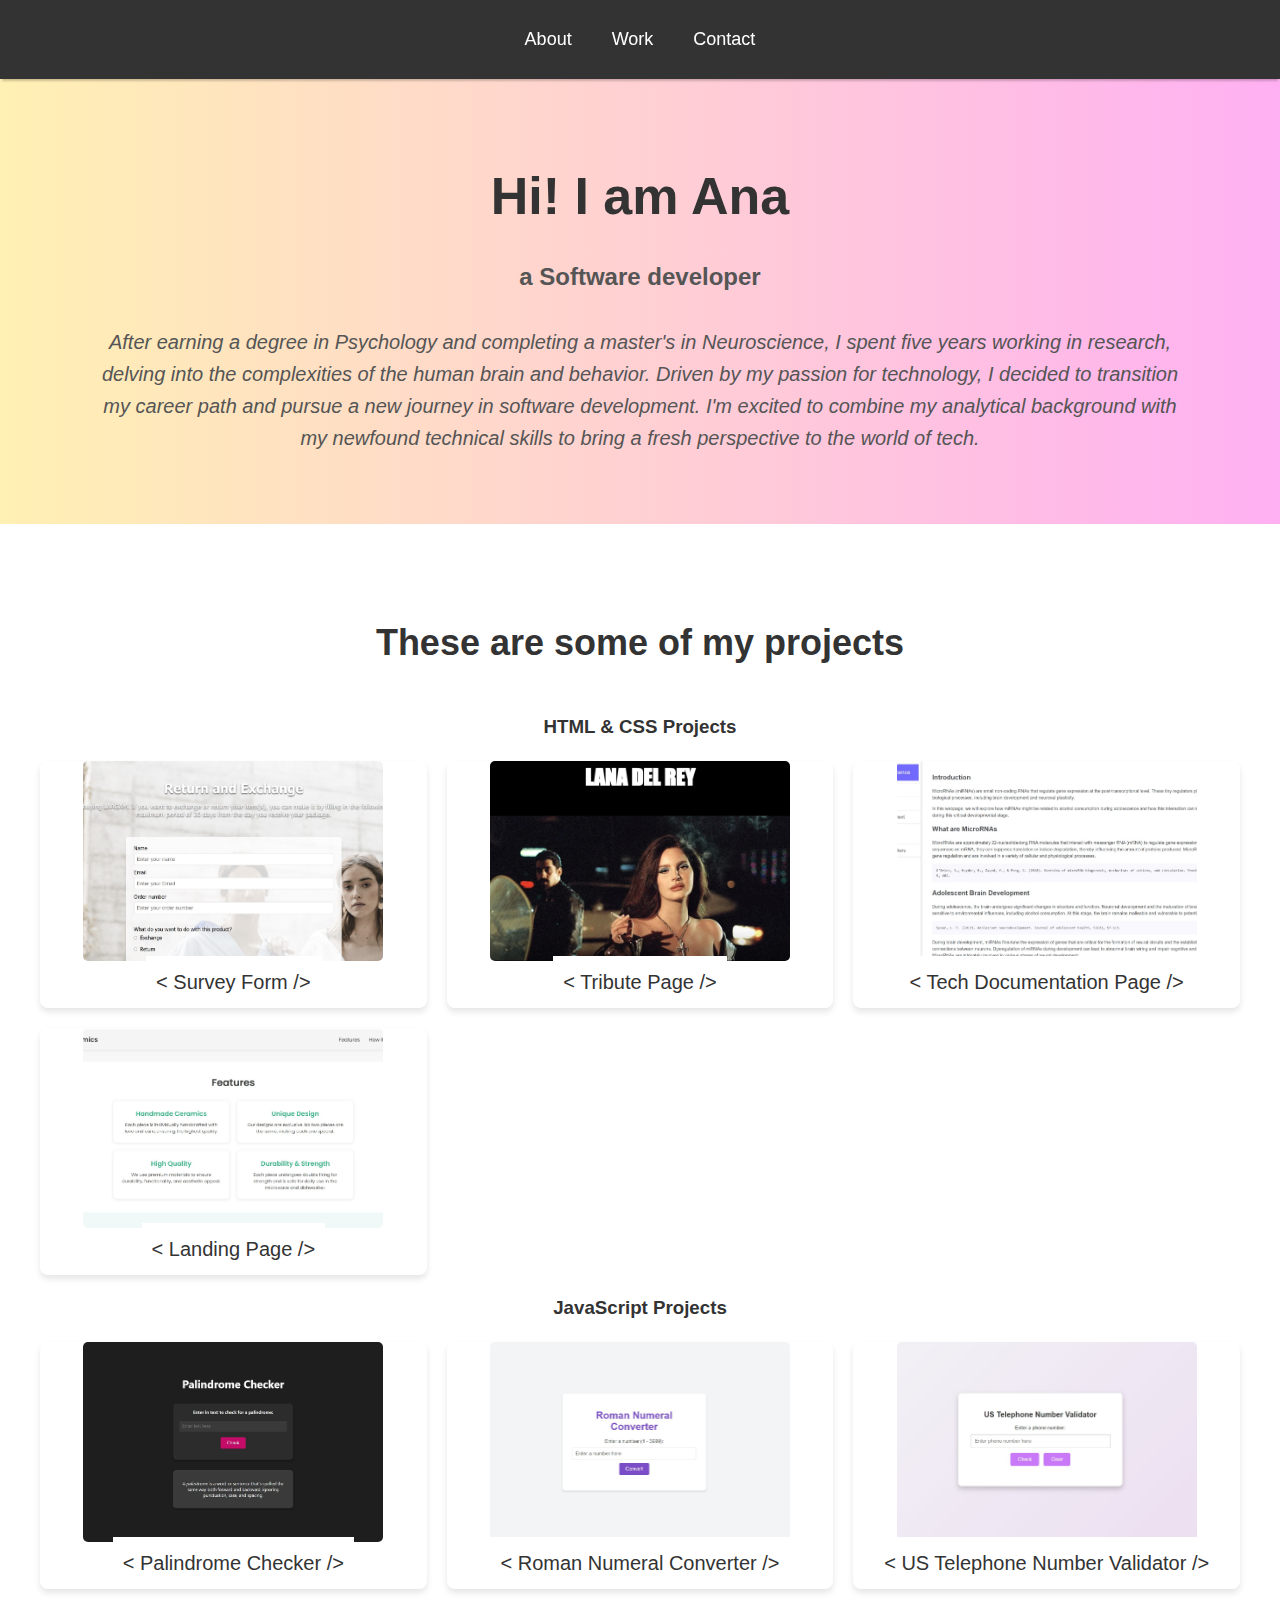
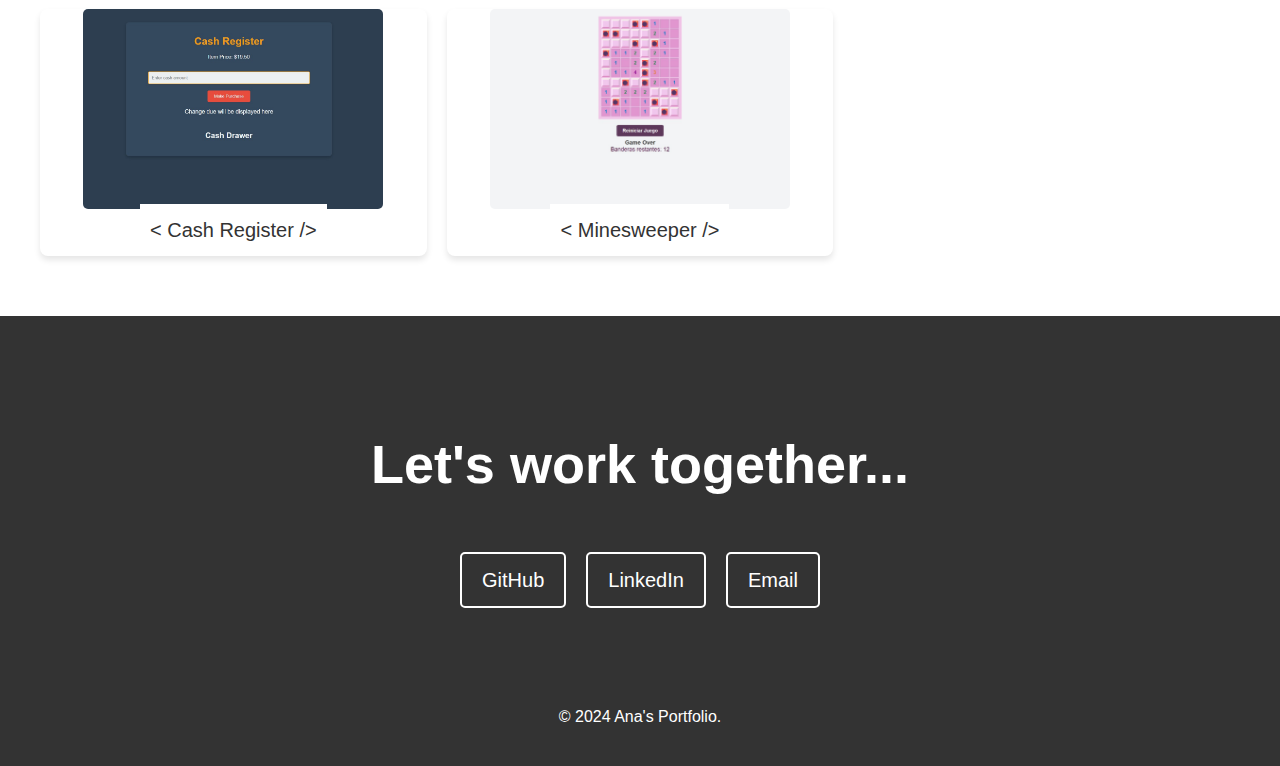
==== commit ad69a353: "mailto" ====
--- a/index.html
+++ b/index.html
@@ -133,7 +133,8 @@
 
       <a href="http://www.linkedin.com/in/ana-vázquez-de-ágredos" class="btn contact-details">
         <i class="fas fa-at"></i> LinkedIn</a>
-      <a href="anazeuqzav@gmail.com" class="btn contact-details"><i class="fas fa-mobile-alt"></i> Email</a>
+      
+        <a href=""mailto:anazeuqzav@gmail.com" class="btn contact-details"><i class="fas fa-mobile-alt"></i> Email</a>
     </div>
   </section>
 
